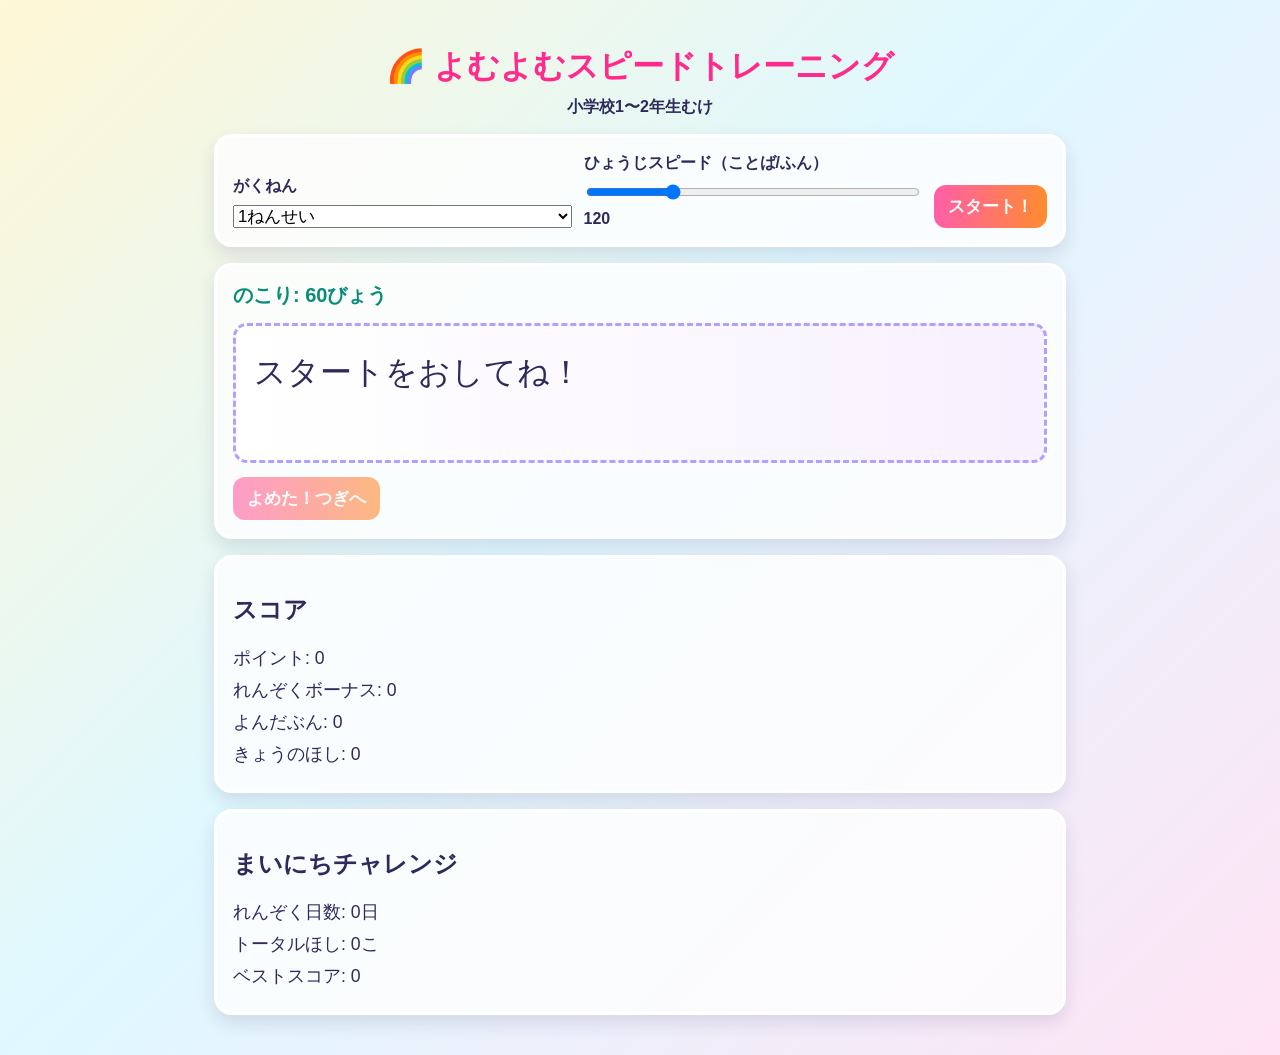
==== index.html @ fce6aa90 "Implement kid-friendly speed reading web app and research doc" ====
<!doctype html>
<html lang="ja">
<head>
  <meta charset="UTF-8" />
  <meta name="viewport" content="width=device-width, initial-scale=1.0" />
  <title>よむよむスピードトレーニング</title>
  <link rel="stylesheet" href="styles.css" />
</head>
<body>
  <main class="app">
    <h1>🌈 よむよむスピードトレーニング</h1>
    <p class="subtitle">小学校1〜2年生むけ</p>

    <section class="panel controls">
      <label>
        がくねん
        <select id="gradeSelect">
          <option value="1">1ねんせい</option>
          <option value="2">2ねんせい</option>
        </select>
      </label>
      <label>
        ひょうじスピード（ことば/ふん）
        <input id="speedRange" type="range" min="80" max="240" step="20" value="120" />
        <span id="speedValue">120</span>
      </label>
      <button id="startBtn">スタート！</button>
    </section>

    <section class="panel training">
      <div class="timer">のこり: <span id="timeLeft">60</span>びょう</div>
      <div id="passage" class="passage">スタートをおしてね！</div>
      <button id="nextBtn" disabled>よめた！つぎへ</button>
    </section>

    <section class="panel score">
      <h2>スコア</h2>
      <p>ポイント: <span id="score">0</span></p>
      <p>れんぞくボーナス: <span id="combo">0</span></p>
      <p>よんだぶん: <span id="count">0</span></p>
      <p>きょうのほし: <span id="starsToday">0</span></p>
    </section>

    <section class="panel streak">
      <h2>まいにちチャレンジ</h2>
      <p>れんぞく日数: <span id="streak">0</span>日</p>
      <p>トータルほし: <span id="totalStars">0</span>こ</p>
      <p>ベストスコア: <span id="bestScore">0</span></p>
      <div id="badges" class="badges"></div>
    </section>
  </main>

  <script src="app.js"></script>
</body>
</html>
---- styles.css ----
:root {
  --pink: #ff5ea8;
  --yellow: #ffe55c;
  --blue: #5cd7ff;
  --green: #66e29f;
  --text: #2e2a5a;
}

* {
  box-sizing: border-box;
}

body {
  margin: 0;
  font-family: "Hiragino Kaku Gothic ProN", "Yu Gothic", sans-serif;
  color: var(--text);
  background: linear-gradient(135deg, #fff7d6, #dff8ff 45%, #ffe4f5);
  min-height: 100vh;
}

.app {
  max-width: 900px;
  margin: 0 auto;
  padding: 24px;
}

h1 {
  text-align: center;
  color: #ff2a8b;
  margin-bottom: 0;
}

.subtitle {
  text-align: center;
  margin-top: 8px;
  font-weight: 700;
}

.panel {
  background: #ffffffcc;
  border-radius: 18px;
  padding: 16px;
  margin: 16px 0;
  border: 3px solid #ffffff;
  box-shadow: 0 8px 18px rgba(41, 35, 92, 0.12);
}

.controls {
  display: grid;
  grid-template-columns: 1fr 1fr auto;
  gap: 12px;
  align-items: end;
}

label {
  font-weight: 700;
  display: grid;
  gap: 8px;
}

select,
input[type="range"],
button {
  font-size: 1.05rem;
}

button {
  border: 0;
  border-radius: 12px;
  background: linear-gradient(90deg, var(--pink), #ff8c2f);
  color: white;
  font-weight: 700;
  padding: 10px 14px;
  cursor: pointer;
}

button:disabled {
  opacity: 0.6;
  cursor: not-allowed;
}

.timer {
  font-size: 1.25rem;
  font-weight: 700;
  color: #098d7a;
}

.passage {
  margin: 14px 0;
  padding: 18px;
  border-radius: 14px;
  background: linear-gradient(90deg, #fff, #f7f1ff);
  border: 3px dashed #b29fff;
  font-size: clamp(1.4rem, 3.2vw, 2rem);
  line-height: 1.8;
  min-height: 140px;
}

.score p,
.streak p {
  font-size: 1.1rem;
  margin: 8px 0;
}

.badges {
  display: flex;
  flex-wrap: wrap;
  gap: 8px;
  margin-top: 8px;
}

.badge {
  padding: 6px 12px;
  border-radius: 999px;
  background: linear-gradient(90deg, var(--yellow), #ffc768);
  font-size: 0.95rem;
  font-weight: 700;
}

@media (max-width: 760px) {
  .controls {
    grid-template-columns: 1fr;
  }
}
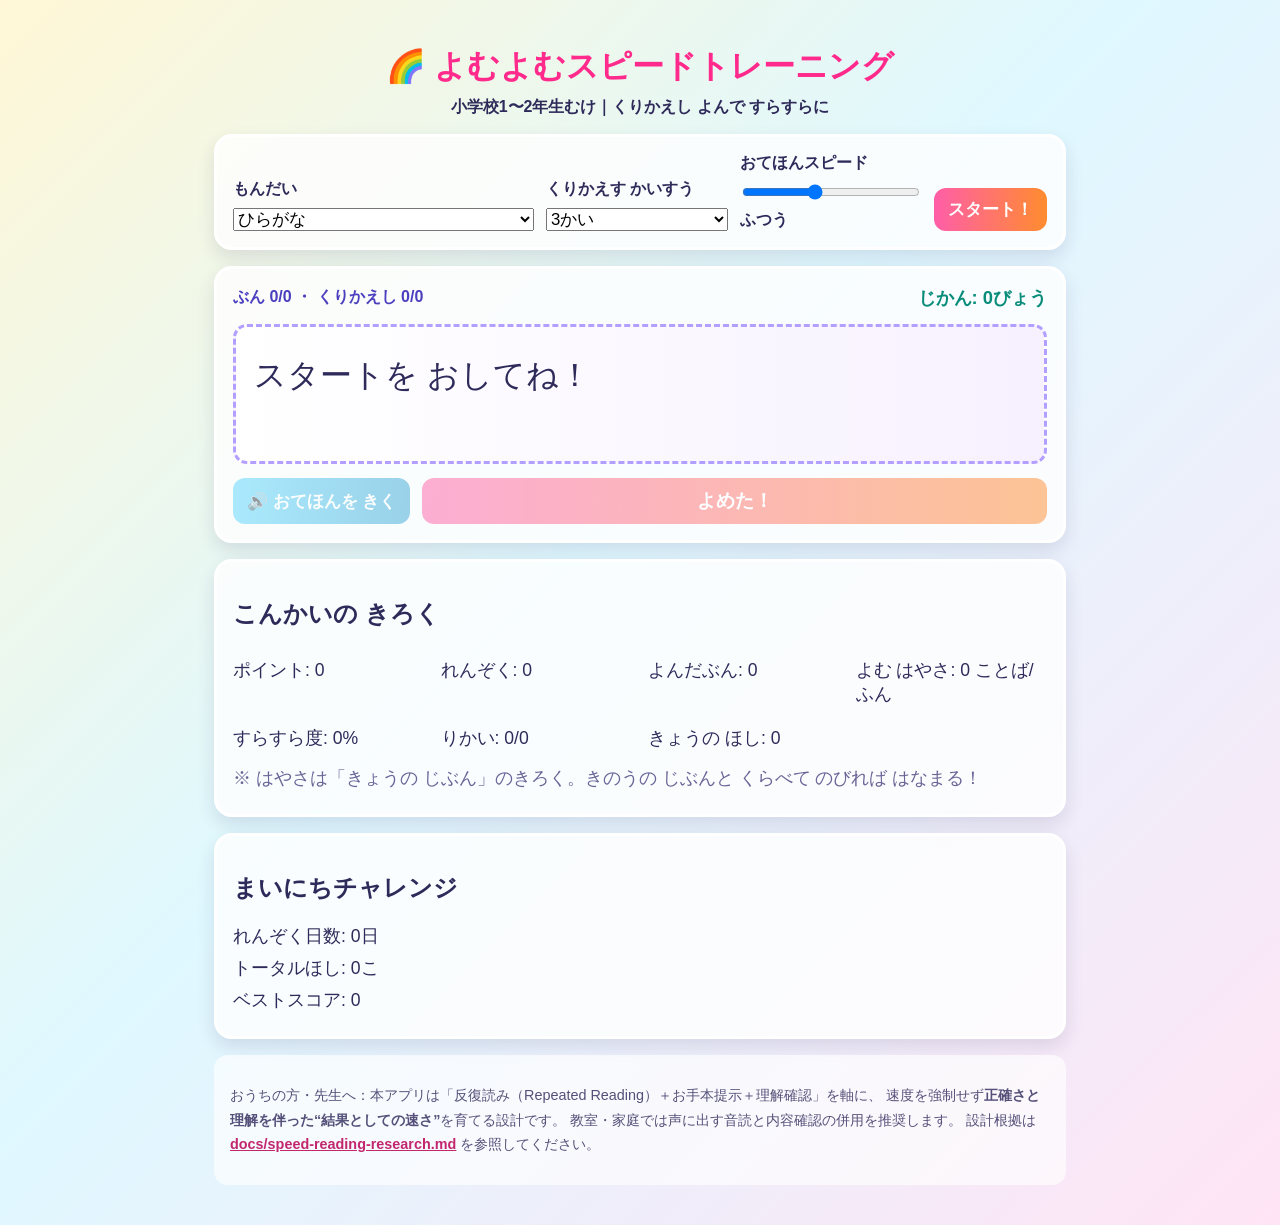
==== commit b951e527: "学年帯別の読みトレーニング: 文献刷新・小1〜6拡張・中高生アプリ追加 文献調査（メタアナリシス中心）に基づき、学年帯ごとに有効な手法へ再設計。  小学生むけ（よむよむスピードトレーニング） - 反復" ====
--- a/index.html
+++ b/index.html
@@ -9,36 +9,98 @@
 <body>
   <main class="app">
     <h1>🌈 よむよむスピードトレーニング</h1>
-    <p class="subtitle">小学校1〜2年生むけ</p>
+    <p class="subtitle">小学校1〜2年生むけ｜くりかえし よんで すらすらに</p>
 
     <section class="panel controls">
       <label>
-        がくねん
-        <select id="gradeSelect">
-          <option value="1">1ねんせい</option>
-          <option value="2">2ねんせい</option>
+        もんだい
+        <select id="setSelect">
+          <optgroup label="1ねんせい">
+            <option value="1-hiragana">ひらがな</option>
+            <option value="1-katakana">カタカナ入り</option>
+            <option value="1-kanji">かんじ入り</option>
+          </optgroup>
+          <optgroup label="2ねんせい">
+            <option value="2-hiragana">ひらがな</option>
+            <option value="2-kanji">かんじ入り</option>
+          </optgroup>
+          <optgroup label="3ねんせい">
+            <option value="3-kanji">かんじ入り</option>
+          </optgroup>
+          <optgroup label="4ねんせい">
+            <option value="4-kanji">かんじ入り</option>
+          </optgroup>
+          <optgroup label="5ねんせい">
+            <option value="5-kanji">かんじ入り</option>
+          </optgroup>
+          <optgroup label="6ねんせい">
+            <option value="6-kanji">かんじ入り</option>
+          </optgroup>
+          <optgroup label="おとな（こどもと いっしょに）">
+            <option value="adult">大人むけ（中学いじょうの 漢字）</option>
+          </optgroup>
         </select>
       </label>
       <label>
-        ひょうじスピード（ことば/ふん）
-        <input id="speedRange" type="range" min="80" max="240" step="20" value="120" />
-        <span id="speedValue">120</span>
+        くりかえす かいすう
+        <select id="repeatSelect">
+          <option value="2">2かい</option>
+          <option value="3" selected>3かい</option>
+          <option value="4">4かい</option>
+        </select>
+      </label>
+      <label>
+        おてほんスピード
+        <input id="modelRange" type="range" min="0.6" max="1.1" step="0.1" value="0.8" />
+        <span id="modelValue">ふつう</span>
       </label>
       <button id="startBtn">スタート！</button>
     </section>
 
     <section class="panel training">
-      <div class="timer">のこり: <span id="timeLeft">60</span>びょう</div>
-      <div id="passage" class="passage">スタートをおしてね！</div>
-      <button id="nextBtn" disabled>よめた！つぎへ</button>
+      <div class="train-head">
+        <div class="progress-line">
+          ぶん <span id="passageIndex">0</span>/<span id="passageTotal">0</span>
+          ・ くりかえし <span id="repeatIndex">0</span>/<span id="repeatTotal">0</span>
+          <span id="reviewTag" class="review-tag hidden">💫 ふくしゅう</span>
+        </div>
+        <div class="timer">じかん: <span id="elapsed">0</span>びょう</div>
+      </div>
+
+      <div id="passage" class="passage">スタートを おしてね！</div>
+
+      <div class="train-actions">
+        <button id="modelBtn" class="model-btn" disabled>🔊 おてほんを きく</button>
+        <button id="readBtn" disabled>よめた！</button>
+      </div>
+
+      <div id="feedback" class="feedback hidden">
+        <span class="feedback-q">すらすら よめた？</span>
+        <button id="fluentBtn" class="fluent">😄 すらすら</button>
+        <button id="stumbleBtn" class="stumble">😅 つっかえた</button>
+      </div>
+
+      <p id="improveNote" class="improve-note hidden"></p>
+
+      <div id="quiz" class="quiz hidden">
+        <p class="quiz-q" id="quizQuestion"></p>
+        <div class="quiz-choices" id="quizChoices"></div>
+        <p id="quizResult" class="quiz-result hidden"></p>
+      </div>
     </section>
 
     <section class="panel score">
-      <h2>スコア</h2>
-      <p>ポイント: <span id="score">0</span></p>
-      <p>れんぞくボーナス: <span id="combo">0</span></p>
-      <p>よんだぶん: <span id="count">0</span></p>
-      <p>きょうのほし: <span id="starsToday">0</span></p>
+      <h2>こんかいの きろく</h2>
+      <div class="score-grid">
+        <p>ポイント: <span id="score">0</span></p>
+        <p>れんぞく: <span id="combo">0</span></p>
+        <p>よんだぶん: <span id="count">0</span></p>
+        <p>よむ はやさ: <span id="wpm">0</span> ことば/ふん</p>
+        <p>すらすら度: <span id="accuracy">0</span>%</p>
+        <p>りかい: <span id="comprehension">0/0</span></p>
+        <p>きょうの ほし: <span id="starsToday">0</span></p>
+      </div>
+      <p class="hint">※ はやさは「きょうの じぶん」のきろく。きのうの じぶんと くらべて のびれば はなまる！</p>
     </section>
 
     <section class="panel streak">
@@ -48,8 +110,21 @@
       <p>ベストスコア: <span id="bestScore">0</span></p>
       <div id="badges" class="badges"></div>
     </section>
+
+    <footer class="note">
+      <p>
+        おうちの方・先生へ：本アプリは「反復読み（Repeated Reading）＋お手本提示＋理解確認」を軸に、
+        速度を強制せず<strong>正確さと理解を伴った“結果としての速さ”</strong>を育てる設計です。
+        教室・家庭では声に出す音読と内容確認の併用を推奨します。
+        設計根拠は <a href="docs/speed-reading-research.md">docs/speed-reading-research.md</a> を参照してください。
+      </p>
+    </footer>
   </main>
 
+  <script src="data/passages-grade1.js"></script>
+  <script src="data/passages-grade2.js"></script>
+  <script src="data/passages-grade3to6.js"></script>
+  <script src="data/passages-adult.js"></script>
   <script src="app.js"></script>
 </body>
 </html>
--- a/styles.css
+++ b/styles.css
@@ -47,7 +47,7 @@
 
 .controls {
   display: grid;
-  grid-template-columns: 1fr 1fr auto;
+  grid-template-columns: 1fr 1fr 1fr auto;
   gap: 12px;
   align-items: end;
 }
@@ -75,12 +75,34 @@
 }
 
 button:disabled {
-  opacity: 0.6;
+  opacity: 0.5;
   cursor: not-allowed;
 }
 
+.train-head {
+  display: flex;
+  justify-content: space-between;
+  align-items: center;
+  flex-wrap: wrap;
+  gap: 8px;
+}
+
+.progress-line {
+  font-weight: 700;
+  color: #4b3fbf;
+}
+
+.review-tag {
+  margin-left: 8px;
+  padding: 2px 10px;
+  border-radius: 999px;
+  background: linear-gradient(90deg, var(--blue), #8be0ff);
+  color: #0a4a66;
+  font-size: 0.9rem;
+}
+
 .timer {
-  font-size: 1.25rem;
+  font-size: 1.15rem;
   font-weight: 700;
   color: #098d7a;
 }
@@ -92,14 +114,108 @@
   background: linear-gradient(90deg, #fff, #f7f1ff);
   border: 3px dashed #b29fff;
   font-size: clamp(1.4rem, 3.2vw, 2rem);
-  line-height: 1.8;
+  line-height: 1.9;
   min-height: 140px;
+}
+
+.train-actions {
+  display: flex;
+  gap: 12px;
+  flex-wrap: wrap;
+}
+
+.model-btn {
+  background: linear-gradient(90deg, var(--blue), #3aa7d6);
+}
+
+#readBtn {
+  flex: 1;
+  min-width: 160px;
+  font-size: 1.2rem;
+}
+
+.feedback {
+  margin-top: 14px;
+  display: flex;
+  align-items: center;
+  gap: 12px;
+  flex-wrap: wrap;
+}
+
+.feedback-q {
+  font-weight: 700;
+}
+
+.feedback .fluent {
+  background: linear-gradient(90deg, var(--green), #2fc77f);
+}
+
+.feedback .stumble {
+  background: linear-gradient(90deg, #ffb35c, #ff8c2f);
+}
+
+.improve-note {
+  margin-top: 12px;
+  font-weight: 700;
+  color: #c2266f;
+  font-size: 1.1rem;
+  min-height: 1.4em;
+}
+
+.quiz {
+  margin-top: 14px;
+  padding: 14px;
+  border-radius: 14px;
+  background: #f3fbff;
+  border: 2px solid var(--blue);
+}
+
+.quiz-q {
+  font-weight: 700;
+  font-size: 1.15rem;
+  margin: 0 0 10px;
+}
+
+.quiz-choices {
+  display: flex;
+  gap: 12px;
+  flex-wrap: wrap;
+}
+
+.quiz-choice {
+  background: linear-gradient(90deg, #8a7bff, #6a5cff);
+  min-width: 120px;
+}
+
+.quiz-choice.correct {
+  background: linear-gradient(90deg, var(--green), #2fc77f);
+}
+
+.quiz-choice.wrong {
+  background: linear-gradient(90deg, #ff8a8a, #ff5c5c);
+}
+
+.quiz-result {
+  margin: 10px 0 0;
+  font-weight: 700;
+}
+
+.score-grid {
+  display: grid;
+  grid-template-columns: repeat(auto-fit, minmax(180px, 1fr));
+  gap: 4px 16px;
 }
 
 .score p,
 .streak p {
   font-size: 1.1rem;
   margin: 8px 0;
+}
+
+.hint {
+  font-size: 0.95rem;
+  color: #6a6597;
+  margin-top: 6px;
 }
 
 .badges {
@@ -117,6 +233,25 @@
   font-weight: 700;
 }
 
+.note {
+  margin: 16px 0;
+  padding: 14px 16px;
+  border-radius: 14px;
+  background: #ffffffaa;
+  font-size: 0.9rem;
+  color: #555079;
+  line-height: 1.7;
+}
+
+.note a {
+  color: #c2266f;
+  font-weight: 700;
+}
+
+.hidden {
+  display: none !important;
+}
+
 @media (max-width: 760px) {
   .controls {
     grid-template-columns: 1fr;
